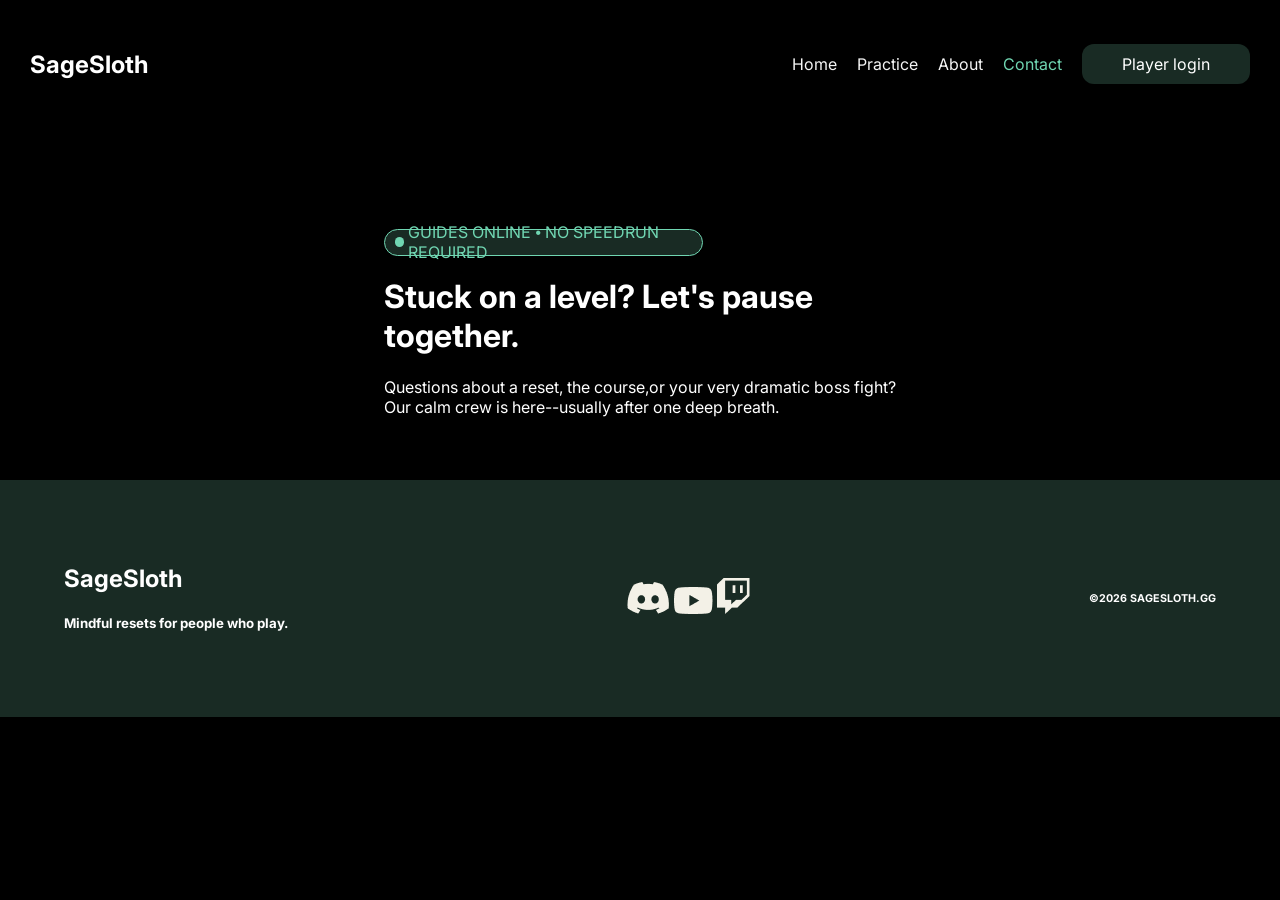
==== SageSloth/contact.html @ 49c161e7 "Update convention naming" ====
<!DOCTYPE html>
<html lang="en">
<head>
    <link rel="stylesheet" href="contact.css">
    <title>Contact - SageSloth</title>
    <link rel="preconnect" href="https://fonts.googleapis.com">
    <link rel="preconnect" href="https://fonts.gstatic.com" crossorigin>
    <link href="https://fonts.googleapis.com/css2?family=Roboto+Mono:ital,wght@0,100..700;1,100..700&display=swap" rel="stylesheet">
    <link rel="preconnect" href="https://fonts.googleapis.com">
    <link rel="preconnect" href="https://fonts.gstatic.com" crossorigin>
    <link href="https://fonts.googleapis.com/css2?family=Inter:ital,opsz,wght@0,14..32,100..900;1,14..32,100..900&display=swap" rel="stylesheet">
</head>
<body>
    <nav>
        <div><h1>SageSloth</h1></div>
        <div class="header-buttons">
            <div class="header-button"><a href="home.html">Home</a></div>
            <div class="header-button"><a href="practice.html">Practice</a></div>
            <div class="header-button"><a href="about.html">About</a></div>
            <div class="header-button" id="current-header">Contact</div>
            <div class="header-button" id="player-login-header">Player login</div>
        </div>
    </nav>
    <div class="hero">
        <div class="hero-mains">
            <div id="hero-save">
                <div id="hero-save-circle"></div>
                <p id="hero-save-text">GUIDES ONLINE &#10625; NO SPEEDRUN REQUIRED</p>
            </div>
            <h1>Stuck on a level? Let's pause together.</h1>
            <p>Questions about a reset, the course,or your very dramatic boss fight? Our calm crew is here--usually after one deep breath.</p>
        </div>
    </div>
    <div class="">
        <div>

        </div>
        <div></div>
    </div>
    <footer>
        <div>
            <h2>SageSloth</h2>
            <h5>Mindful resets for people who play.</h5>
        </div>
        <div>
            <div id="footer-icons">
                <img src="discord.png" alt="practice">
                <img src="yt.png" alt="about">
                <img src="twitch.png" alt="contact">
            </div>
        </div>
        <div>
            <h6> &#169;2026 SAGESLOTH.GG</h6>
        </div>
    </footer>
</body>
</html>
---- SageSloth/contact.css ----
body{
    background-color: black;
    color: white;
    margin:0px;
    font-family: "inter";
}
nav{
    display: flex;
    justify-content: space-between;
    padding: 30px;
}
.header-buttons{
    display: flex;
    gap: 20px;
    align-items: center;
}
#player-login-header{
    background-color: #192B24;
    padding: 10px;
    padding-left: 40px;
    padding-right: 40px;
    border-radius: 12px;
}
a{
    color:whitesmoke;
    text-decoration: none;
}
#current-header{
    color: #70D6B2;
}
.hero{
    display: flex;
    justify-content: center;
    padding-top: 100px;
    gap: 150px;
}
.hero-mains{
    width: 40%;
}
#hero-save{
    color: #70D6B2;
    background-color: #192B24;
    border: #70D6B2 solid 1px;
    border-radius: 50px;
    padding-left:2%;
    height: 10%;
    width: 60%;
    display: flex;
}
#hero-save-circle{
    background-color: #70D6B2;
    height: 10px;
    border-radius: 5px;
    width: 10px;
    align-self: center;
    margin-right: 4px;
}
#hero-save-text{
    align-self: center;
}
footer{
    background-color: #192B24;
    display: flex;
    padding: 5%;
    justify-content: space-between;
    align-items: center;
}
#footerIcons{
    display: flex;
    justify-content: space-around;
    gap:20px;
}
footer img{
    height: 100%;
}
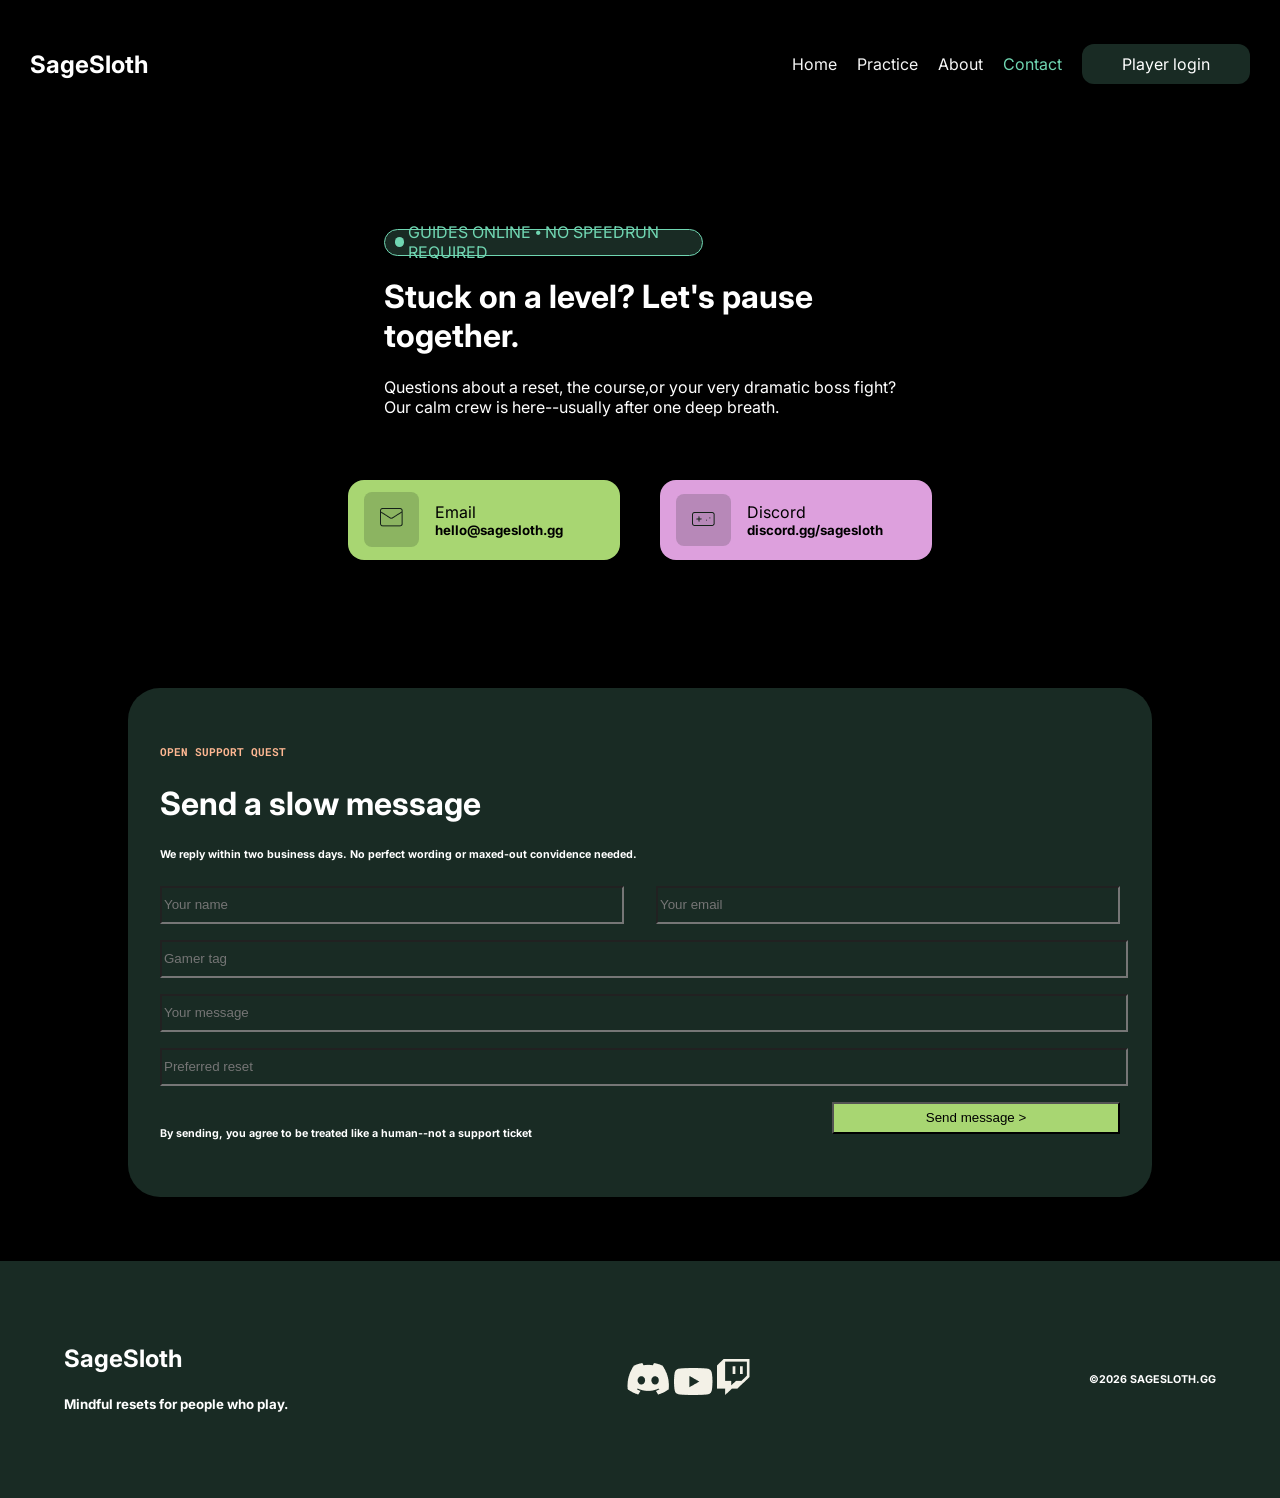
==== commit d5d43ce0: "Last part written" ====
--- a/SageSloth/contact.html
+++ b/SageSloth/contact.html
@@ -31,11 +31,39 @@
             <p>Questions about a reset, the course,or your very dramatic boss fight? Our calm crew is here--usually after one deep breath.</p>
         </div>
     </div>
-    <div class="">
-        <div>
-
+    <div class="halfway-links">
+        <div class="halfway-box" id="email-box">
+            <div id="email-square"><img src="mail.png" alt="Mail icon"></div>
+            <div>
+                <p>Email</p>
+                <h5>hello@sagesloth.gg</h5>
+            </div>
         </div>
-        <div></div>
+        <div class="halfway-box" id="discord-box">
+            <div id="discord-square"><img src="console.png" alt="Controller icon"></div>
+            <div>
+                <p>Discord</p>
+                <h5>discord.gg/sagesloth</h5>
+            </div>
+        </div>
+    </div>
+    <div class="message">
+        <h6 id="message-top">OPEN SUPPORT QUEST</h6>
+        <h1>Send a slow message</h1>
+        <h6>We reply within two business days. No perfect wording or maxed-out convidence needed.</h6>
+        <form>
+            <div>
+                <input type="text" placeholder="Your name">
+                <input type="email" placeholder="Your email">
+            </div>
+            <input type="text" placeholder="Gamer tag">
+            <input type="text" placeholder="Your message">
+            <input type="number" placeholder="Preferred reset">
+            <div>
+                <h6>By sending, you agree to be treated like a human--not a support ticket</h6>
+                <input id="message-send" type="button" value="Send message >">
+            </div>
+        </form>
     </div>
     <footer>
         <div>
--- a/SageSloth/contact.css
+++ b/SageSloth/contact.css
@@ -58,6 +58,73 @@
 #hero-save-text{
     align-self: center;
 }
+.halfway-links{
+    display:flex;
+    justify-content: center;
+    gap:40px;
+    margin-bottom:128px;
+}
+.halfway-box{
+    height: 80px;
+    width: 20%;
+    color: black;
+    display: flex;
+    border-radius: 16px;
+    align-items: center;
+    padding-left: 16px;
+    gap: 16px;
+}
+.halfway-box p{
+    margin:0px;
+}
+.halfway-box h5{
+    margin: 0px;
+}
+#email-box{
+    background-color: #a8d672;
+}
+#email-square{
+    background-color: #14201830;
+    padding: 16px;
+    border-radius: 8px;
+}
+#discord-box{
+    background-color: plum;
+}
+#discord-square{
+    background-color: #14201830;
+    padding: 16px;
+    border-radius: 8px;
+}
+.message{
+    margin-left: 128px;
+    background-color: #192B24;
+    margin-right: 128px;
+    border-radius: 32px;
+    padding: 32px;
+    margin-bottom: 64px;
+}
+.message form input{
+    width: 100%;
+    height: 32px;
+    margin-bottom: 16px;
+    background-color: #0000;
+    color: white;
+}
+.message form div{
+    display: flex;
+    justify-content: space-between;
+    gap: 32px;
+}
+#message-top{
+    color: #ffb893;
+    font-family: "roboto mono";
+}
+#message-send{
+    width: 30%;
+    color: black;
+    background-color: #a8d672;
+}
 footer{
     background-color: #192B24;
     display: flex;
